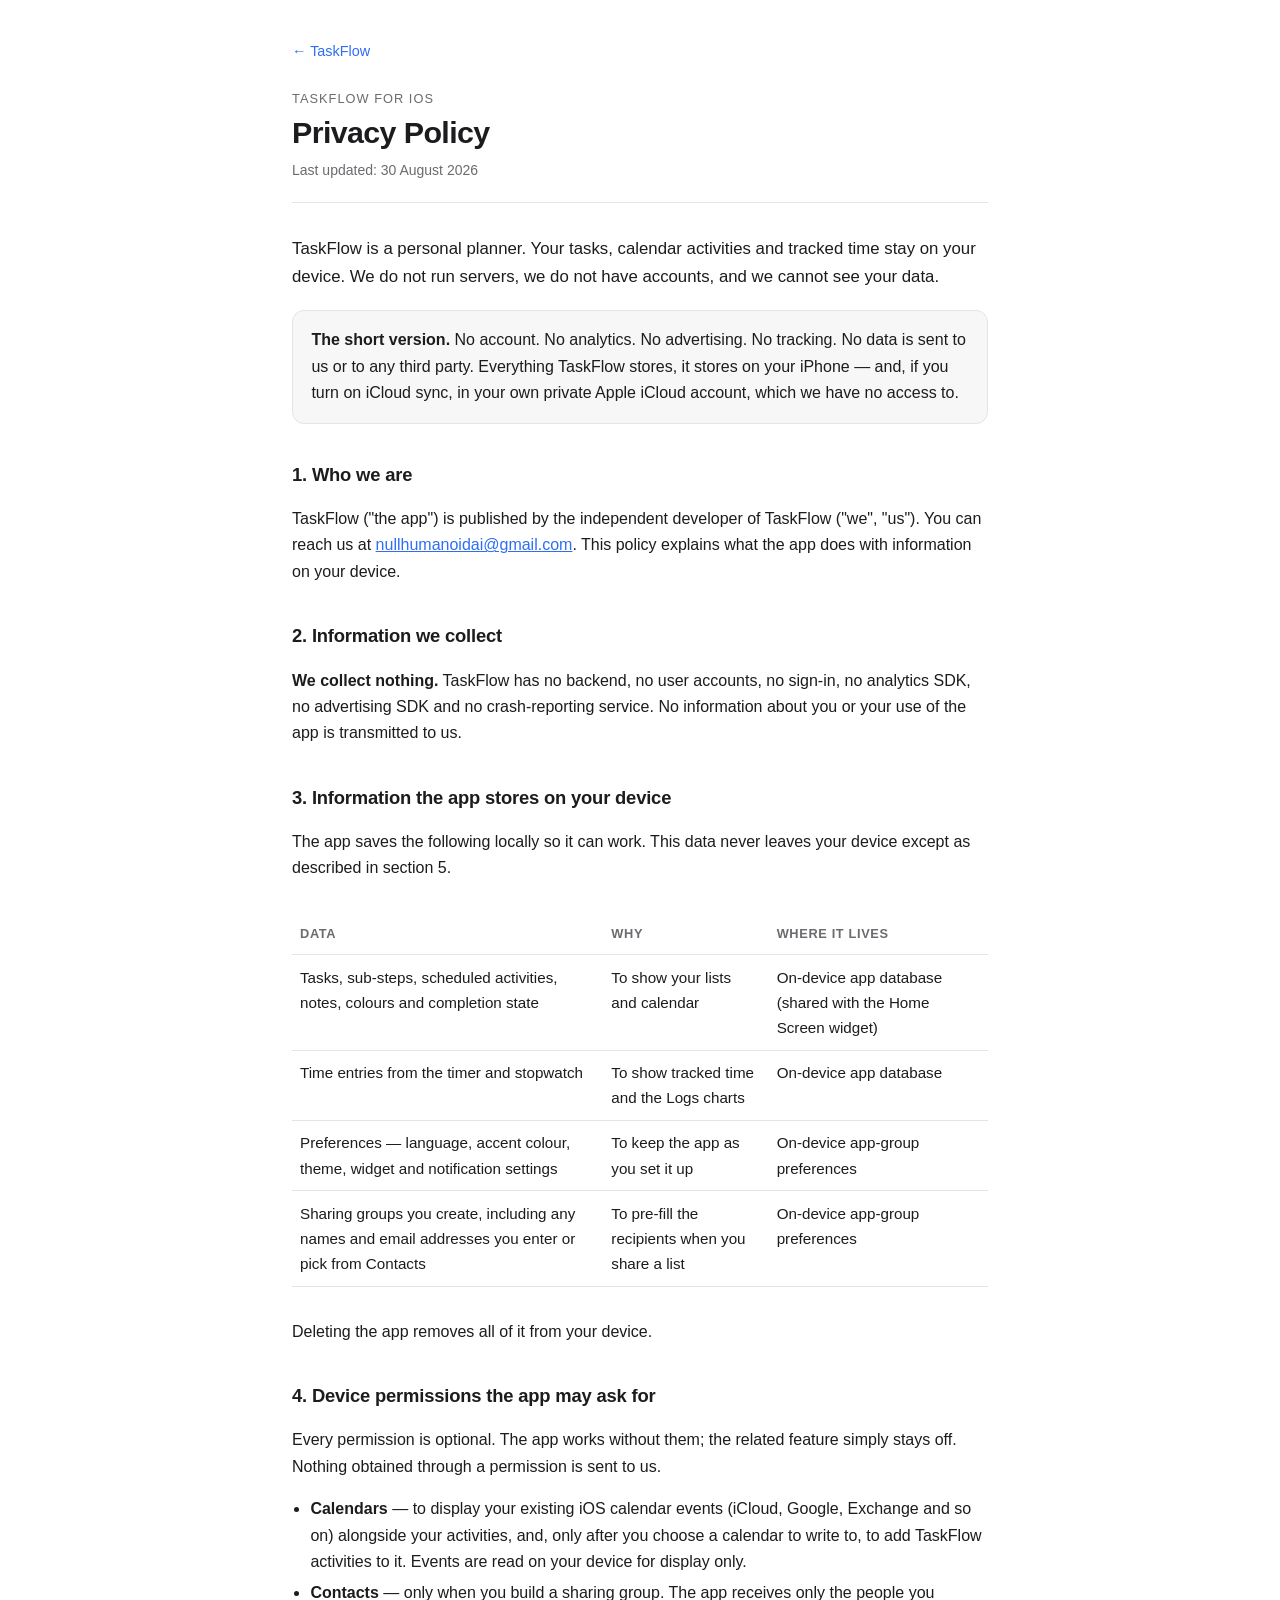
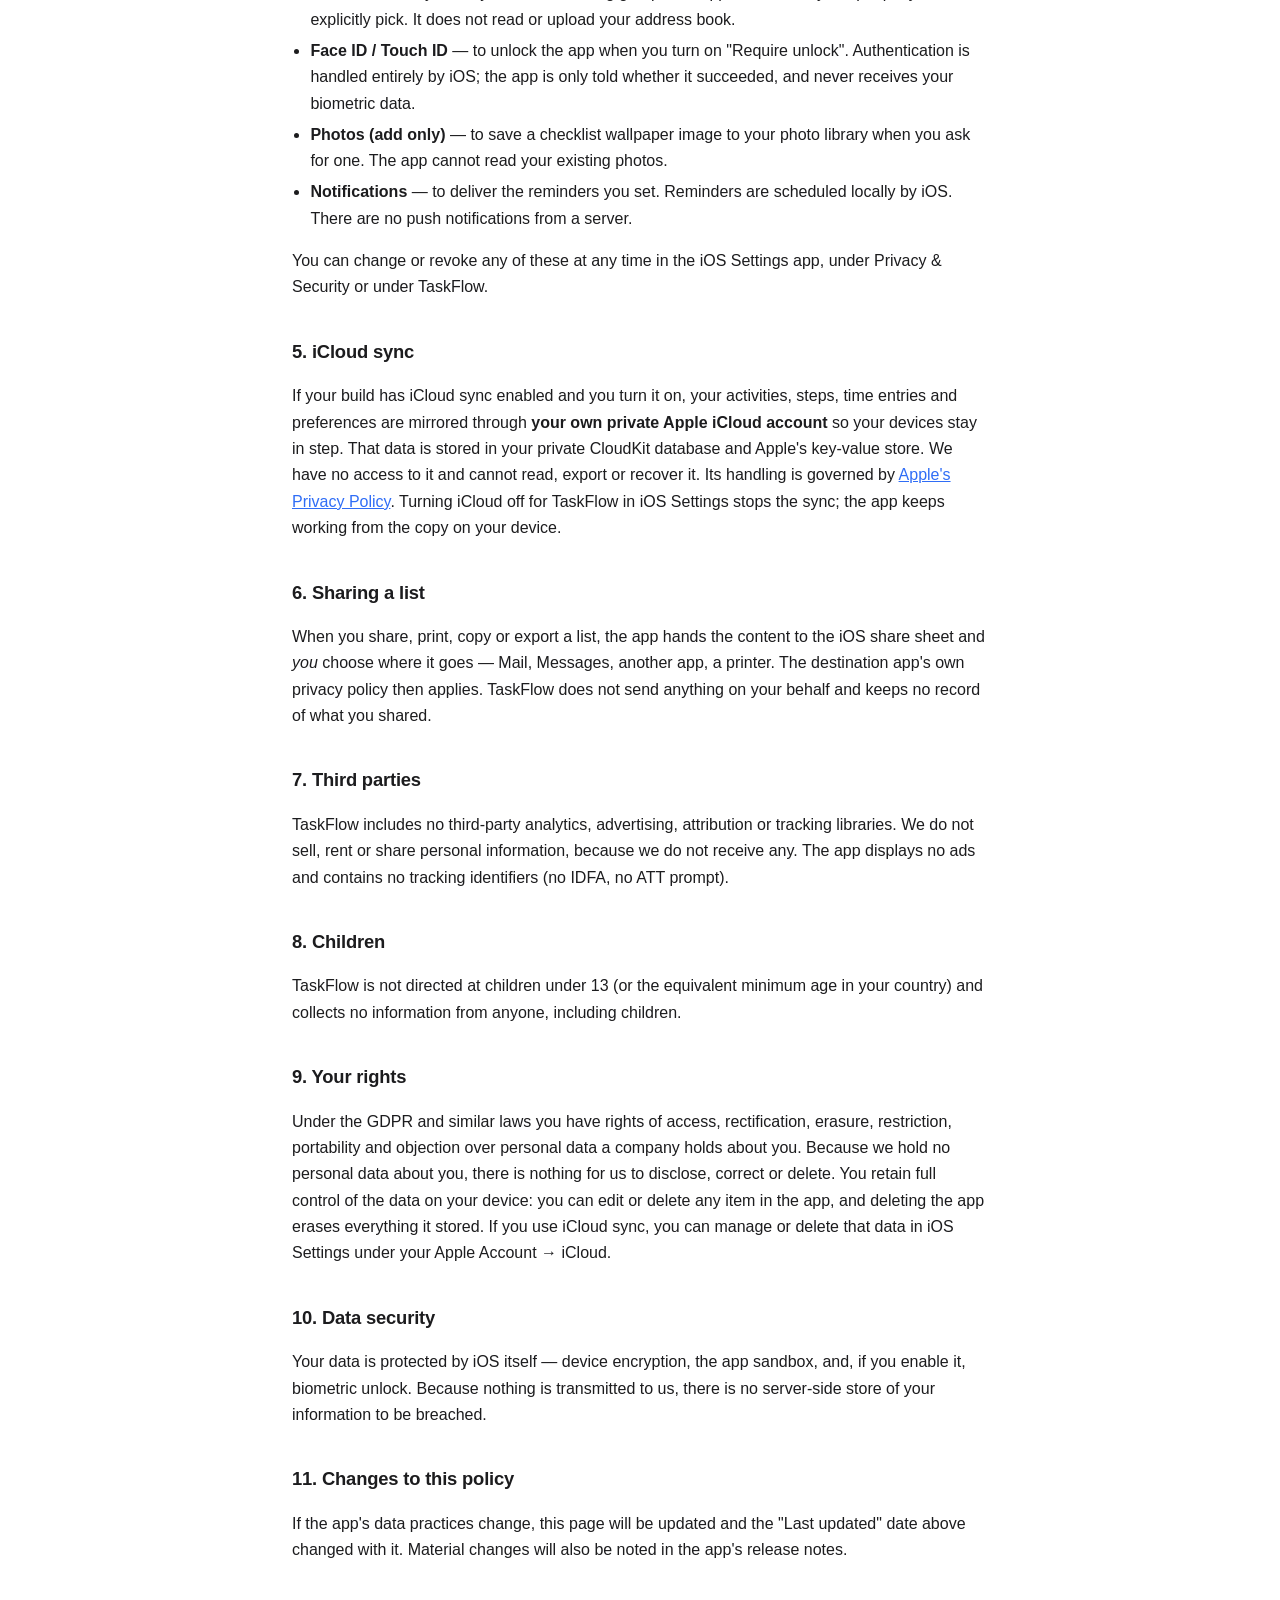
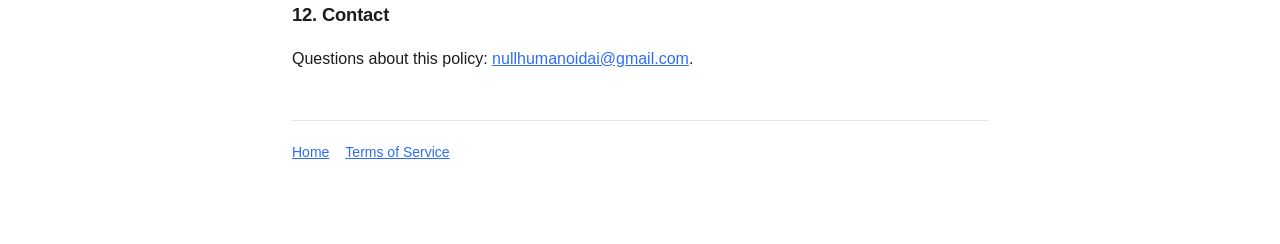
==== docs/privacy.html @ 0299e1e5 "Added Legal Terms & Privacy Added Legal Terms & Privacy for our Task Flow application" ====
<!doctype html>
<html lang="en">
<head>
<meta charset="utf-8">
<meta name="viewport" content="width=device-width, initial-scale=1">
<title>Privacy Policy — TaskFlow</title>
<link rel="stylesheet" href="style.css">
</head>
<body>
<div class="wrap">
<nav class="crumbs"><a href="./">← TaskFlow</a></nav>
<header>
  <p class="app">TaskFlow for iOS</p>
  <h1>Privacy Policy</h1>
  <p class="updated">Last updated: 30 August 2026</p>
</header>

<p class="lead">TaskFlow is a personal planner. Your tasks, calendar activities and tracked time stay on your device. We do not run servers, we do not have accounts, and we cannot see your data.</p>

<div class="card">
  <p><strong>The short version.</strong> No account. No analytics. No advertising. No tracking. No data is sent to us or to any third party. Everything TaskFlow stores, it stores on your iPhone — and, if you turn on iCloud sync, in your own private Apple iCloud account, which we have no access to.</p>
</div>

<h2>1. Who we are</h2>
<p>TaskFlow ("the app") is published by the independent developer of TaskFlow ("we", "us"). You can reach us at <a href="mailto:nullhumanoidai@gmail.com">nullhumanoidai@gmail.com</a>. This policy explains what the app does with information on your device.</p>

<h2>2. Information we collect</h2>
<p><strong>We collect nothing.</strong> TaskFlow has no backend, no user accounts, no sign-in, no analytics SDK, no advertising SDK and no crash-reporting service. No information about you or your use of the app is transmitted to us.</p>

<h2>3. Information the app stores on your device</h2>
<p>The app saves the following locally so it can work. This data never leaves your device except as described in section 5.</p>
<div class="tablewrap">
<table>
  <thead><tr><th>Data</th><th>Why</th><th>Where it lives</th></tr></thead>
  <tbody>
    <tr><td>Tasks, sub-steps, scheduled activities, notes, colours and completion state</td><td>To show your lists and calendar</td><td>On-device app database (shared with the Home Screen widget)</td></tr>
    <tr><td>Time entries from the timer and stopwatch</td><td>To show tracked time and the Logs charts</td><td>On-device app database</td></tr>
    <tr><td>Preferences — language, accent colour, theme, widget and notification settings</td><td>To keep the app as you set it up</td><td>On-device app-group preferences</td></tr>
    <tr><td>Sharing groups you create, including any names and email addresses you enter or pick from Contacts</td><td>To pre-fill the recipients when you share a list</td><td>On-device app-group preferences</td></tr>
  </tbody>
</table>
</div>
<p>Deleting the app removes all of it from your device.</p>

<h2>4. Device permissions the app may ask for</h2>
<p>Every permission is optional. The app works without them; the related feature simply stays off. Nothing obtained through a permission is sent to us.</p>
<ul>
  <li><strong>Calendars</strong> — to display your existing iOS calendar events (iCloud, Google, Exchange and so on) alongside your activities, and, only after you choose a calendar to write to, to add TaskFlow activities to it. Events are read on your device for display only.</li>
  <li><strong>Contacts</strong> — only when you build a sharing group. The app receives only the people you explicitly pick. It does not read or upload your address book.</li>
  <li><strong>Face ID / Touch ID</strong> — to unlock the app when you turn on "Require unlock". Authentication is handled entirely by iOS; the app is only told whether it succeeded, and never receives your biometric data.</li>
  <li><strong>Photos (add only)</strong> — to save a checklist wallpaper image to your photo library when you ask for one. The app cannot read your existing photos.</li>
  <li><strong>Notifications</strong> — to deliver the reminders you set. Reminders are scheduled locally by iOS. There are no push notifications from a server.</li>
</ul>
<p>You can change or revoke any of these at any time in the iOS Settings app, under Privacy &amp; Security or under TaskFlow.</p>

<h2>5. iCloud sync</h2>
<p>If your build has iCloud sync enabled and you turn it on, your activities, steps, time entries and preferences are mirrored through <strong>your own private Apple iCloud account</strong> so your devices stay in step. That data is stored in your private CloudKit database and Apple's key-value store. We have no access to it and cannot read, export or recover it. Its handling is governed by <a href="https://www.apple.com/legal/privacy/" rel="noopener">Apple's Privacy Policy</a>. Turning iCloud off for TaskFlow in iOS Settings stops the sync; the app keeps working from the copy on your device.</p>

<h2>6. Sharing a list</h2>
<p>When you share, print, copy or export a list, the app hands the content to the iOS share sheet and <em>you</em> choose where it goes — Mail, Messages, another app, a printer. The destination app's own privacy policy then applies. TaskFlow does not send anything on your behalf and keeps no record of what you shared.</p>

<h2>7. Third parties</h2>
<p>TaskFlow includes no third-party analytics, advertising, attribution or tracking libraries. We do not sell, rent or share personal information, because we do not receive any. The app displays no ads and contains no tracking identifiers (no IDFA, no ATT prompt).</p>

<h2>8. Children</h2>
<p>TaskFlow is not directed at children under 13 (or the equivalent minimum age in your country) and collects no information from anyone, including children.</p>

<h2>9. Your rights</h2>
<p>Under the GDPR and similar laws you have rights of access, rectification, erasure, restriction, portability and objection over personal data a company holds about you. Because we hold no personal data about you, there is nothing for us to disclose, correct or delete. You retain full control of the data on your device: you can edit or delete any item in the app, and deleting the app erases everything it stored. If you use iCloud sync, you can manage or delete that data in iOS Settings under your Apple Account → iCloud.</p>

<h2>10. Data security</h2>
<p>Your data is protected by iOS itself — device encryption, the app sandbox, and, if you enable it, biometric unlock. Because nothing is transmitted to us, there is no server-side store of your information to be breached.</p>

<h2>11. Changes to this policy</h2>
<p>If the app's data practices change, this page will be updated and the "Last updated" date above changed with it. Material changes will also be noted in the app's release notes.</p>

<h2>12. Contact</h2>
<p>Questions about this policy: <a href="mailto:nullhumanoidai@gmail.com">nullhumanoidai@gmail.com</a>.</p>

<footer>
  <a href="./">Home</a><a href="terms.html">Terms of Service</a>
</footer>
</div>
</body>
</html>
---- docs/style.css ----
:root {
  --bg: #ffffff;
  --fg: #1c1c1e;
  --muted: #6b6b70;
  --rule: #e4e4e7;
  --accent: #2f6df6;
  --card: #f7f7f8;
}
@media (prefers-color-scheme: dark) {
  :root {
    --bg: #131316;
    --fg: #ececf0;
    --muted: #9b9ba3;
    --rule: #2c2c31;
    --accent: #7ba4ff;
    --card: #1c1c20;
  }
}
* { box-sizing: border-box; }
body {
  margin: 0;
  background: var(--bg);
  color: var(--fg);
  font: 16px/1.65 -apple-system, BlinkMacSystemFont, "Segoe UI", Roboto, Helvetica, Arial, sans-serif;
  -webkit-text-size-adjust: 100%;
}
.wrap { max-width: 46rem; margin: 0 auto; padding: 2.5rem 1.25rem 5rem; }
header { border-bottom: 1px solid var(--rule); padding-bottom: 1.25rem; margin-bottom: 2rem; }
header .app { font-size: .8rem; letter-spacing: .08em; text-transform: uppercase; color: var(--muted); margin: 0 0 .35rem; }
h1 { font-size: 1.9rem; line-height: 1.2; margin: 0 0 .5rem; letter-spacing: -.02em; }
.updated { color: var(--muted); font-size: .875rem; margin: 0; }
h2 { font-size: 1.15rem; margin: 2.25rem 0 .6rem; letter-spacing: -.01em; }
h3 { font-size: 1rem; margin: 1.5rem 0 .4rem; }
p, li { color: var(--fg); }
ul { padding-left: 1.15rem; }
li { margin: .3rem 0; }
a { color: var(--accent); }
.lead { font-size: 1.05rem; }
.card { background: var(--card); border: 1px solid var(--rule); border-radius: .75rem; padding: 1rem 1.15rem; margin: 1.25rem 0; }
.card p:first-child { margin-top: 0; }
.card p:last-child { margin-bottom: 0; }
table { width: 100%; border-collapse: collapse; margin: 1rem 0; font-size: .95rem; }
th, td { text-align: left; vertical-align: top; padding: .6rem .5rem; border-bottom: 1px solid var(--rule); }
th { color: var(--muted); font-weight: 600; font-size: .8rem; text-transform: uppercase; letter-spacing: .05em; }
.tablewrap { overflow-x: auto; }
nav.crumbs { margin-bottom: 1.5rem; font-size: .9rem; }
nav.crumbs a { text-decoration: none; }
footer { border-top: 1px solid var(--rule); margin-top: 3rem; padding-top: 1.25rem; color: var(--muted); font-size: .875rem; }
footer a { margin-right: 1rem; }
.tiles { display: grid; gap: 1rem; grid-template-columns: repeat(auto-fit, minmax(15rem, 1fr)); margin-top: 2rem; }
.tile { display: block; text-decoration: none; color: inherit; background: var(--card); border: 1px solid var(--rule); border-radius: .75rem; padding: 1.25rem; }
.tile:hover { border-color: var(--accent); }
.tile strong { display: block; font-size: 1.05rem; margin-bottom: .3rem; }
.tile span { color: var(--muted); font-size: .9rem; }
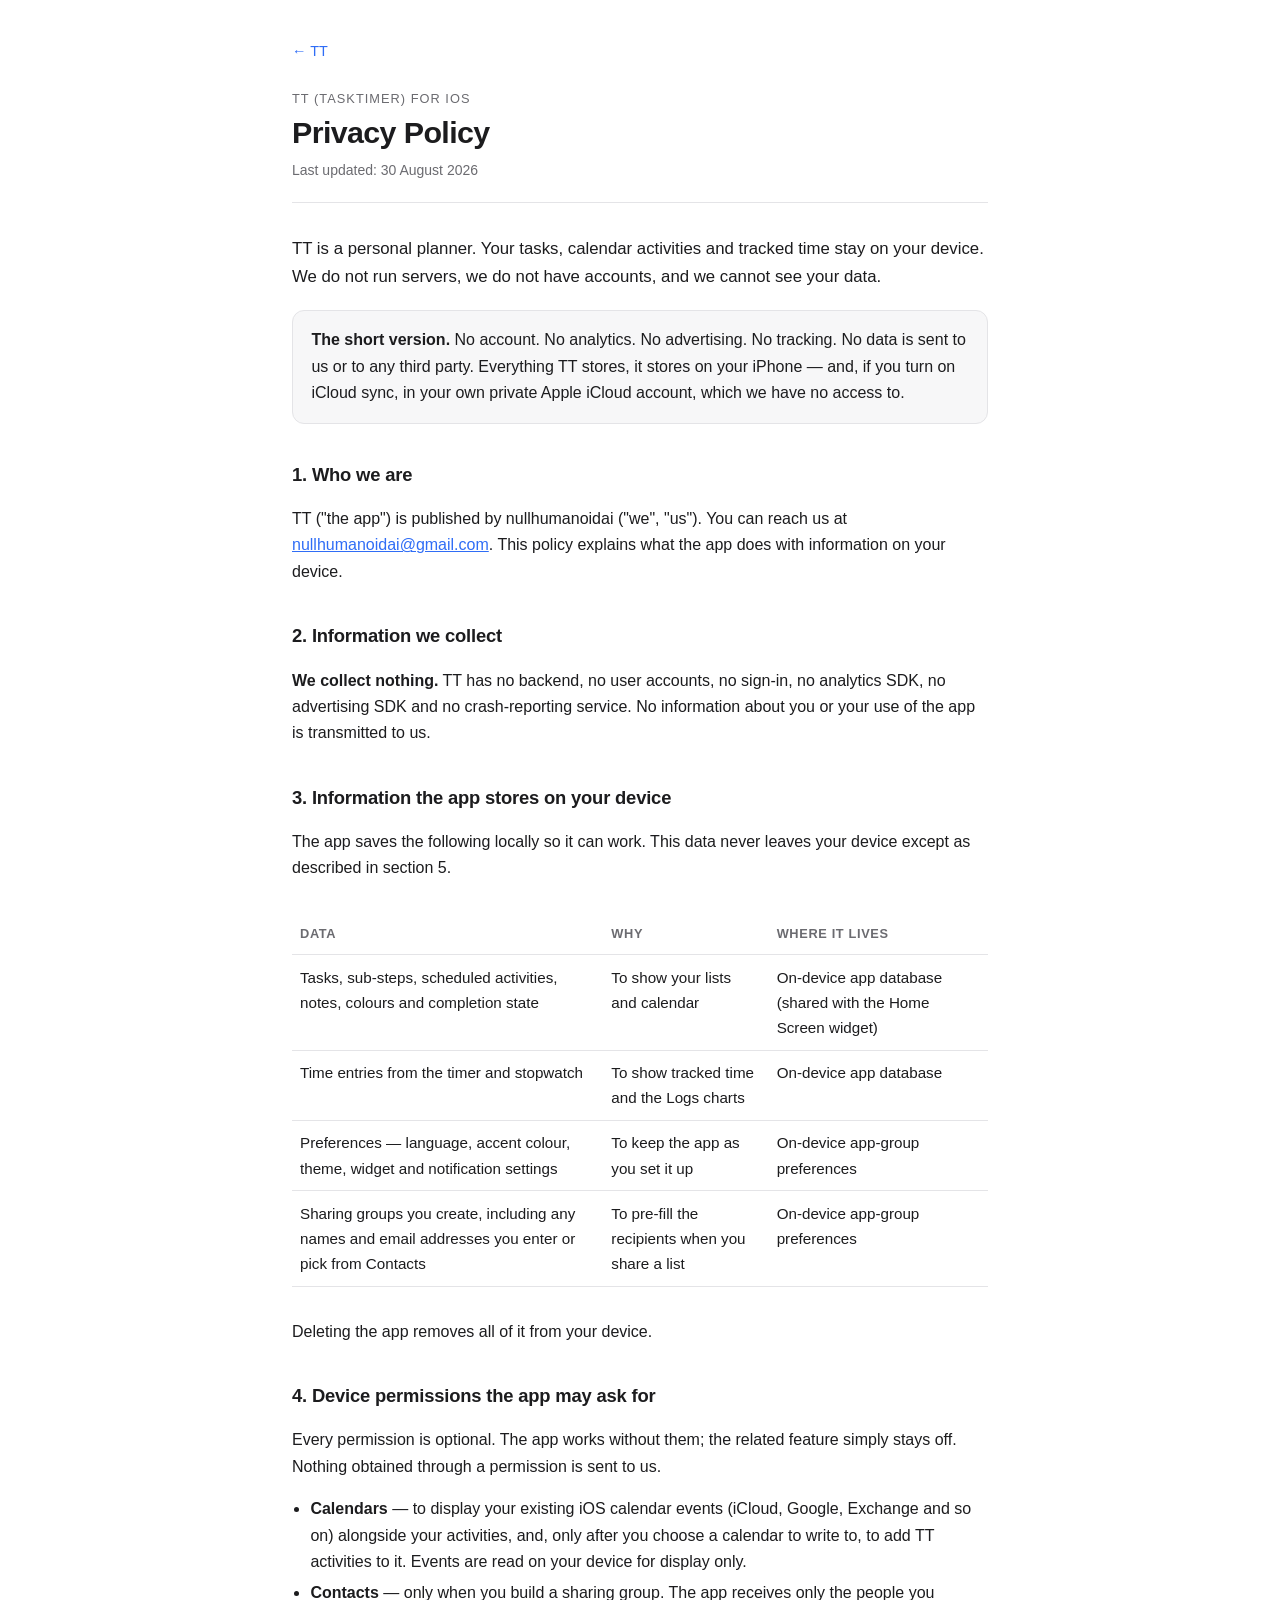
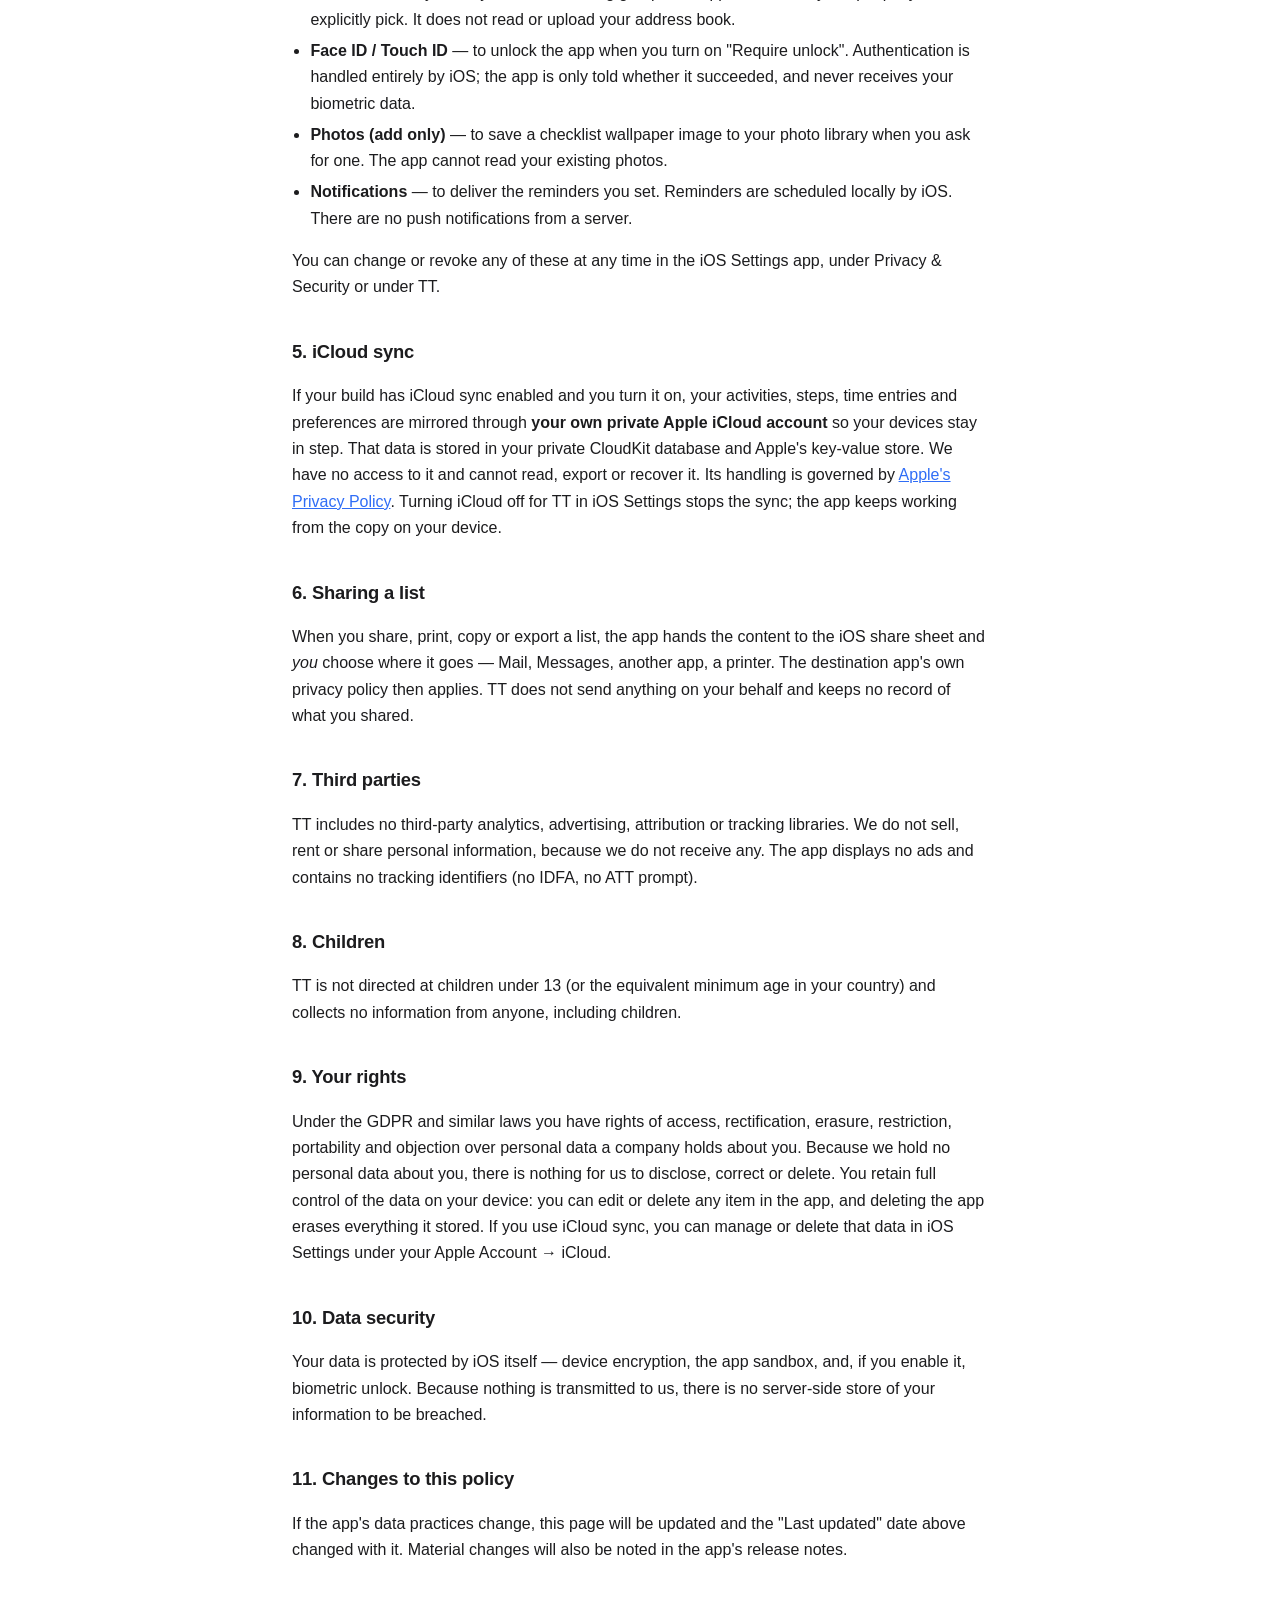
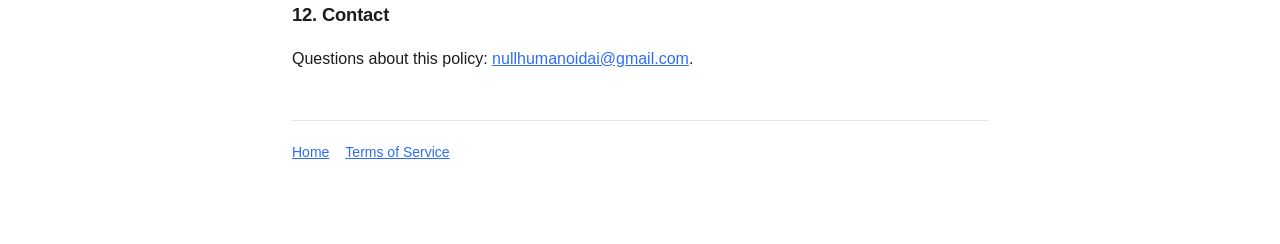
==== commit 8b99f6b7: "Update privacy policy references from TaskFlow to TT" ====
--- a/docs/privacy.html
+++ b/docs/privacy.html
@@ -3,29 +3,29 @@
 <head>
 <meta charset="utf-8">
 <meta name="viewport" content="width=device-width, initial-scale=1">
-<title>Privacy Policy — TaskFlow</title>
+<title>Privacy Policy — TT</title>
 <link rel="stylesheet" href="style.css">
 </head>
 <body>
 <div class="wrap">
-<nav class="crumbs"><a href="./">← TaskFlow</a></nav>
+<nav class="crumbs"><a href="./">← TT</a></nav>
 <header>
-  <p class="app">TaskFlow for iOS</p>
+  <p class="app">TT (TaskTimer) for iOS</p>
   <h1>Privacy Policy</h1>
   <p class="updated">Last updated: 30 August 2026</p>
 </header>
 
-<p class="lead">TaskFlow is a personal planner. Your tasks, calendar activities and tracked time stay on your device. We do not run servers, we do not have accounts, and we cannot see your data.</p>
+<p class="lead">TT is a personal planner. Your tasks, calendar activities and tracked time stay on your device. We do not run servers, we do not have accounts, and we cannot see your data.</p>
 
 <div class="card">
-  <p><strong>The short version.</strong> No account. No analytics. No advertising. No tracking. No data is sent to us or to any third party. Everything TaskFlow stores, it stores on your iPhone — and, if you turn on iCloud sync, in your own private Apple iCloud account, which we have no access to.</p>
+  <p><strong>The short version.</strong> No account. No analytics. No advertising. No tracking. No data is sent to us or to any third party. Everything TT stores, it stores on your iPhone — and, if you turn on iCloud sync, in your own private Apple iCloud account, which we have no access to.</p>
 </div>
 
 <h2>1. Who we are</h2>
-<p>TaskFlow ("the app") is published by the independent developer of TaskFlow ("we", "us"). You can reach us at <a href="mailto:nullhumanoidai@gmail.com">nullhumanoidai@gmail.com</a>. This policy explains what the app does with information on your device.</p>
+<p>TT ("the app") is published by nullhumanoidai ("we", "us"). You can reach us at <a href="mailto:nullhumanoidai@gmail.com">nullhumanoidai@gmail.com</a>. This policy explains what the app does with information on your device.</p>
 
 <h2>2. Information we collect</h2>
-<p><strong>We collect nothing.</strong> TaskFlow has no backend, no user accounts, no sign-in, no analytics SDK, no advertising SDK and no crash-reporting service. No information about you or your use of the app is transmitted to us.</p>
+<p><strong>We collect nothing.</strong> TT has no backend, no user accounts, no sign-in, no analytics SDK, no advertising SDK and no crash-reporting service. No information about you or your use of the app is transmitted to us.</p>
 
 <h2>3. Information the app stores on your device</h2>
 <p>The app saves the following locally so it can work. This data never leaves your device except as described in section 5.</p>
@@ -45,25 +45,25 @@
 <h2>4. Device permissions the app may ask for</h2>
 <p>Every permission is optional. The app works without them; the related feature simply stays off. Nothing obtained through a permission is sent to us.</p>
 <ul>
-  <li><strong>Calendars</strong> — to display your existing iOS calendar events (iCloud, Google, Exchange and so on) alongside your activities, and, only after you choose a calendar to write to, to add TaskFlow activities to it. Events are read on your device for display only.</li>
+  <li><strong>Calendars</strong> — to display your existing iOS calendar events (iCloud, Google, Exchange and so on) alongside your activities, and, only after you choose a calendar to write to, to add TT activities to it. Events are read on your device for display only.</li>
   <li><strong>Contacts</strong> — only when you build a sharing group. The app receives only the people you explicitly pick. It does not read or upload your address book.</li>
   <li><strong>Face ID / Touch ID</strong> — to unlock the app when you turn on "Require unlock". Authentication is handled entirely by iOS; the app is only told whether it succeeded, and never receives your biometric data.</li>
   <li><strong>Photos (add only)</strong> — to save a checklist wallpaper image to your photo library when you ask for one. The app cannot read your existing photos.</li>
   <li><strong>Notifications</strong> — to deliver the reminders you set. Reminders are scheduled locally by iOS. There are no push notifications from a server.</li>
 </ul>
-<p>You can change or revoke any of these at any time in the iOS Settings app, under Privacy &amp; Security or under TaskFlow.</p>
+<p>You can change or revoke any of these at any time in the iOS Settings app, under Privacy &amp; Security or under TT.</p>
 
 <h2>5. iCloud sync</h2>
-<p>If your build has iCloud sync enabled and you turn it on, your activities, steps, time entries and preferences are mirrored through <strong>your own private Apple iCloud account</strong> so your devices stay in step. That data is stored in your private CloudKit database and Apple's key-value store. We have no access to it and cannot read, export or recover it. Its handling is governed by <a href="https://www.apple.com/legal/privacy/" rel="noopener">Apple's Privacy Policy</a>. Turning iCloud off for TaskFlow in iOS Settings stops the sync; the app keeps working from the copy on your device.</p>
+<p>If your build has iCloud sync enabled and you turn it on, your activities, steps, time entries and preferences are mirrored through <strong>your own private Apple iCloud account</strong> so your devices stay in step. That data is stored in your private CloudKit database and Apple's key-value store. We have no access to it and cannot read, export or recover it. Its handling is governed by <a href="https://www.apple.com/legal/privacy/" rel="noopener">Apple's Privacy Policy</a>. Turning iCloud off for TT in iOS Settings stops the sync; the app keeps working from the copy on your device.</p>
 
 <h2>6. Sharing a list</h2>
-<p>When you share, print, copy or export a list, the app hands the content to the iOS share sheet and <em>you</em> choose where it goes — Mail, Messages, another app, a printer. The destination app's own privacy policy then applies. TaskFlow does not send anything on your behalf and keeps no record of what you shared.</p>
+<p>When you share, print, copy or export a list, the app hands the content to the iOS share sheet and <em>you</em> choose where it goes — Mail, Messages, another app, a printer. The destination app's own privacy policy then applies. TT does not send anything on your behalf and keeps no record of what you shared.</p>
 
 <h2>7. Third parties</h2>
-<p>TaskFlow includes no third-party analytics, advertising, attribution or tracking libraries. We do not sell, rent or share personal information, because we do not receive any. The app displays no ads and contains no tracking identifiers (no IDFA, no ATT prompt).</p>
+<p>TT includes no third-party analytics, advertising, attribution or tracking libraries. We do not sell, rent or share personal information, because we do not receive any. The app displays no ads and contains no tracking identifiers (no IDFA, no ATT prompt).</p>
 
 <h2>8. Children</h2>
-<p>TaskFlow is not directed at children under 13 (or the equivalent minimum age in your country) and collects no information from anyone, including children.</p>
+<p>TT is not directed at children under 13 (or the equivalent minimum age in your country) and collects no information from anyone, including children.</p>
 
 <h2>9. Your rights</h2>
 <p>Under the GDPR and similar laws you have rights of access, rectification, erasure, restriction, portability and objection over personal data a company holds about you. Because we hold no personal data about you, there is nothing for us to disclose, correct or delete. You retain full control of the data on your device: you can edit or delete any item in the app, and deleting the app erases everything it stored. If you use iCloud sync, you can manage or delete that data in iOS Settings under your Apple Account → iCloud.</p>
